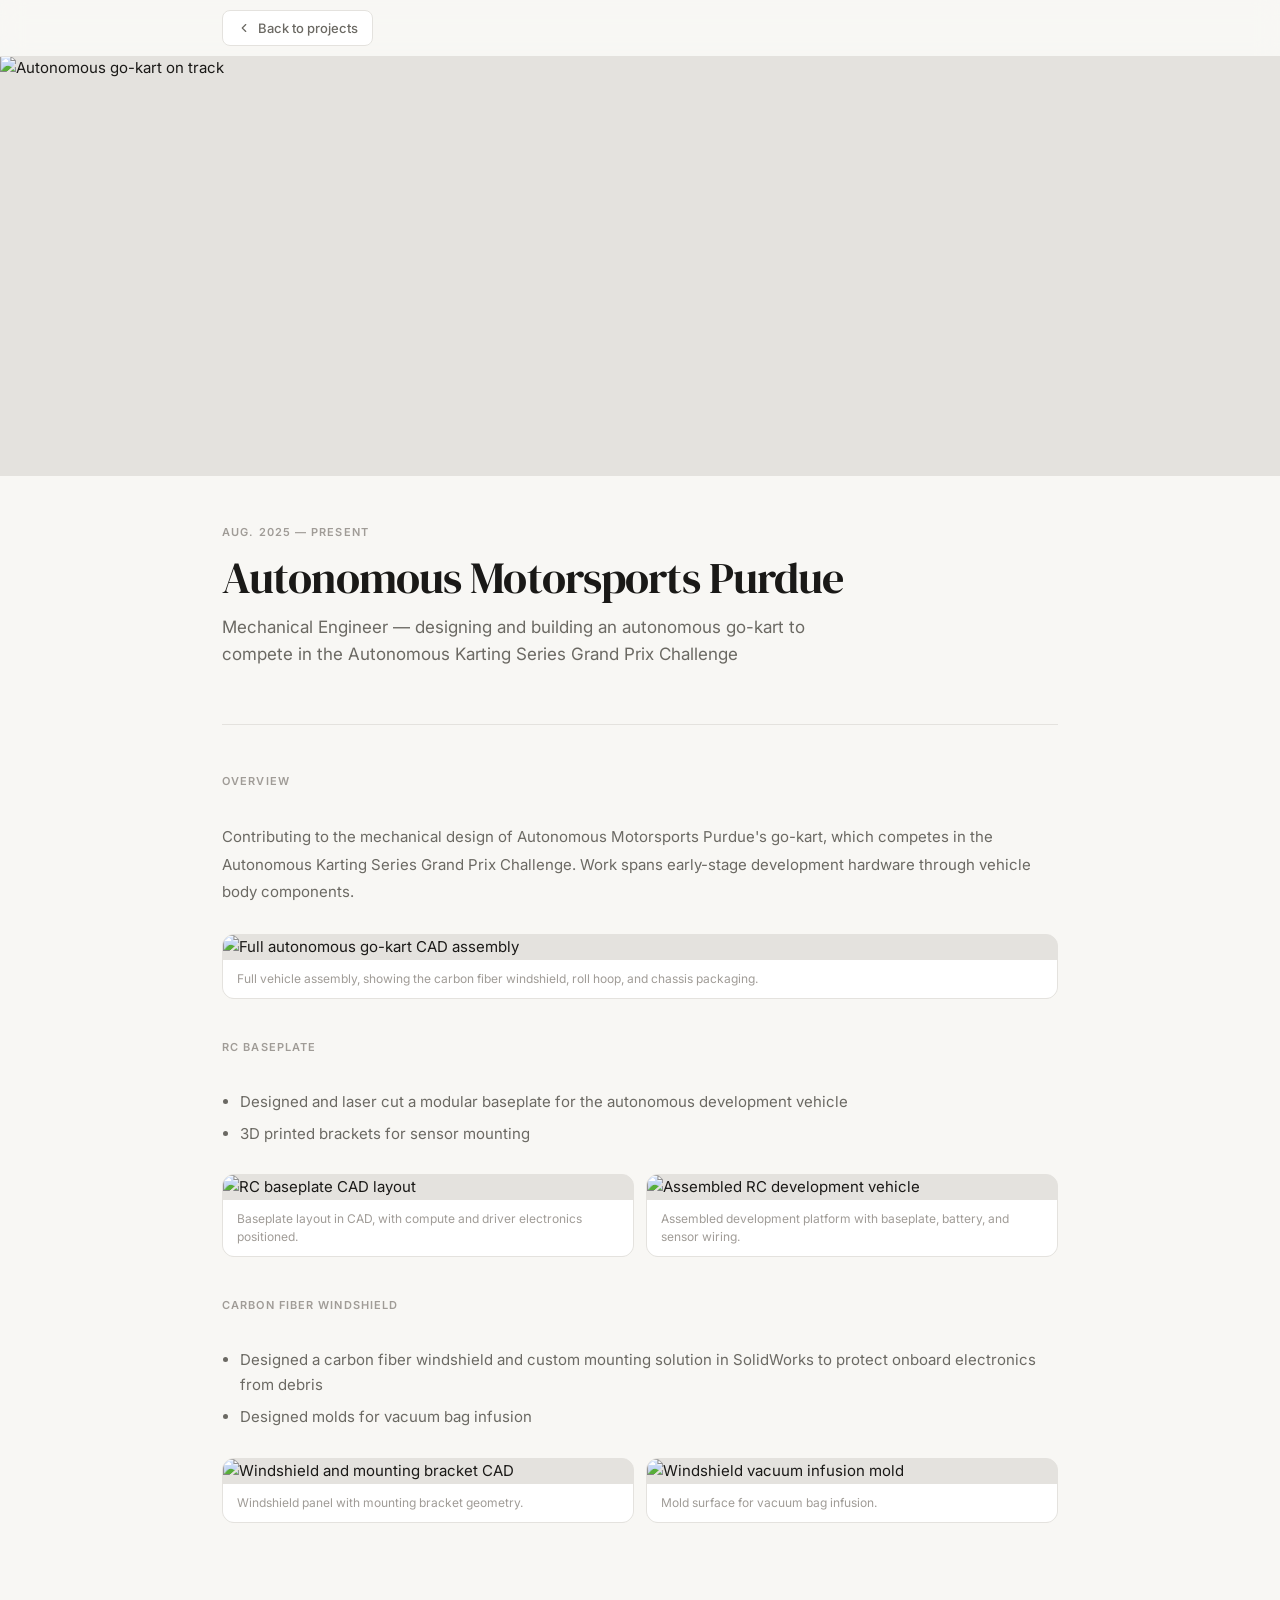
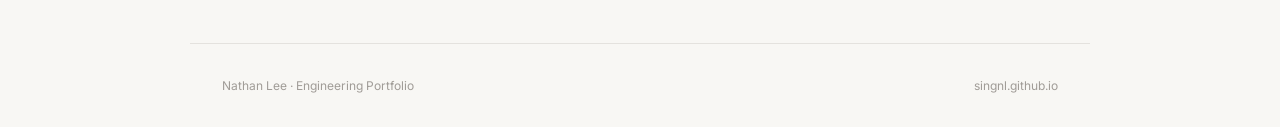
==== projects/amp/index.html @ 259848c1 "update" ====
<!DOCTYPE html>
<html lang="en">
<head>
<meta charset="UTF-8">
<meta name="viewport" content="width=device-width, initial-scale=1.0">
<title>Autonomous Motorsports Purdue — Nathan Lee</title>
<meta name="description" content="Autonomous go-kart development for the Autonomous Karting Series Grand Prix Challenge">
<link rel="preconnect" href="https://fonts.googleapis.com">
<link rel="preconnect" href="https://fonts.gstatic.com" crossorigin>
<link href="https://fonts.googleapis.com/css2?family=Inter:wght@300;400;500;600&family=DM+Serif+Display&display=swap" rel="stylesheet">
 
<!--
  ============================================================
  PROJECT METADATA — this is the only part the homepage reads.
  Edit these fields for each new project. Keep the id
  "project-meta" and type "application/json" exactly as-is.
  ============================================================
-->
<script type="application/json" id="project-meta">
{
  "title": "Autonomous Motorsports Purdue",
  "coverImage": "./cover.jpg",
  "coverImageAlt": "Autonomous go-kart on track",
  "order": 0
}
</script>
 
<link rel="stylesheet" href="../../css/style.css">
 
<style>
  /* ─── This project's specific layout ────────────────────────────────── */
  .project-content {
    display: block !important;
    grid-template-columns: unset !important;
    max-width: 100% !important;
  }
  .project-gallery { display: none !important; }
 
  .portfolio-section { margin-bottom: 2.5rem; }
 
  .project-description ul {
    margin: 0 0 1.25rem 1.1rem;
    padding: 0;
  }
  .project-description li {
    margin-bottom: 0.4rem;
    line-height: 1.7;
  }
 
  .photo-block {
    margin: 1.75rem 0;
    border-radius: var(--radius);
    overflow: hidden;
    border: 1px solid var(--border);
    background: var(--border);
  }
  .photo-block img {
    width: 100%;
    display: block;
    object-fit: cover;
  }
  .photo-caption {
    padding: 10px 14px;
    font-size: 12px;
    color: var(--text-3);
    background: var(--surface);
    line-height: 1.5;
    border-top: 1px solid var(--border);
  }
 
  .photo-row {
    display: grid;
    grid-template-columns: 1fr 1fr;
    gap: 12px;
    margin: 1.75rem 0;
  }
  .photo-row .photo-block { margin: 0; }
 
  @media (max-width: 700px) {
    .photo-row { grid-template-columns: 1fr; }
  }
</style>
</head>
<body>
 
<header>
  <div class="header-inner">
    <a href="/" class="back-btn">
      <svg viewBox="0 0 24 24" fill="none" stroke="currentColor" stroke-width="2"
           stroke-linecap="round" stroke-linejoin="round">
        <polyline points="15 18 9 12 15 6"/>
      </svg>
      Back to projects
    </a>
  </div>
</header>
 
<div class="cover-wrap">
  <img class="cover-img" id="cover-img"
       src="cover.jpg"
       alt="Autonomous go-kart on track">
</div>
 
<main>
  <div class="project-hero">
    <p class="project-year">Aug. 2025 — Present</p>
    <h1 class="project-title">Autonomous Motorsports Purdue</h1>
    <p class="project-subtitle">Mechanical Engineer — designing and building an autonomous go-kart to compete in the Autonomous Karting Series Grand Prix Challenge</p>
  </div>
 
  <div class="project-content">
    <div>
 
      <div class="portfolio-section">
        <p class="section-eyebrow">Overview</p>
        <div class="project-description">
          <p>Contributing to the mechanical design of Autonomous Motorsports Purdue's go-kart, which competes in the Autonomous Karting Series Grand Prix Challenge. Work spans early-stage development hardware through vehicle body components.</p>
        </div>
        <div class="photo-block">
          <img src="kart-assembly.jpg" alt="Full autonomous go-kart CAD assembly">
          <div class="photo-caption">Full vehicle assembly, showing the carbon fiber windshield, roll hoop, and chassis packaging.</div>
        </div>
      </div>
 
      <div class="portfolio-section">
        <p class="section-eyebrow">RC Baseplate</p>
        <div class="project-description">
          <ul>
            <li>Designed and laser cut a modular baseplate for the autonomous development vehicle</li>
            <li>3D printed brackets for sensor mounting</li>
          </ul>
        </div>
        <div class="photo-row">
          <div class="photo-block">
            <img src="rc-baseplate-cad.png" alt="RC baseplate CAD layout">
            <div class="photo-caption">Baseplate layout in CAD, with compute and driver electronics positioned.</div>
          </div>
          <div class="photo-block">
            <img src="rc-baseplate-photo.jpg" alt="Assembled RC development vehicle">
            <div class="photo-caption">Assembled development platform with baseplate, battery, and sensor wiring.</div>
          </div>
        </div>
      </div>
 
      <div class="portfolio-section">
        <p class="section-eyebrow">Carbon Fiber Windshield</p>
        <div class="project-description">
          <ul>
            <li>Designed a carbon fiber windshield and custom mounting solution in SolidWorks to protect onboard electronics from debris</li>
            <li>Designed molds for vacuum bag infusion</li>
          </ul>
        </div>
        <div class="photo-row">
          <div class="photo-block">
            <img src="windshield-mount.jpg" alt="Windshield and mounting bracket CAD">
            <div class="photo-caption">Windshield panel with mounting bracket geometry.</div>
          </div>
          <div class="photo-block">
            <img src="windshield-mold.jpg" alt="Windshield vacuum infusion mold">
            <div class="photo-caption">Mold surface for vacuum bag infusion.</div>
          </div>
        </div>
      </div>
 
    </div>
  </div>
</main>
 
<footer>
  <p>Nathan Lee · Engineering Portfolio</p>
  <p>singnl.github.io</p>
</footer>
 
<script>
  // Keep the header cover image in sync with the project-meta block above,
  // so this page and the homepage card always show the same image.
  (function syncCoverFromMeta() {
    try {
      const meta = JSON.parse(document.getElementById('project-meta').textContent);
      const coverImg = document.getElementById('cover-img');
      if (meta.coverImage) coverImg.src = meta.coverImage;
      if (meta.coverImageAlt) coverImg.alt = meta.coverImageAlt;
    } catch (e) {
      // If project-meta is missing or malformed, leave the hardcoded src/alt as-is.
    }
  })();
</script>
 
</body>
</html>
---- css/style.css ----
/* ─── Reset ──────────────────────────────────────────────────────────────── */
*, *::before, *::after { box-sizing: border-box; margin: 0; padding: 0; }

/* ─── Tokens ─────────────────────────────────────────────────────────────── */
:root {
  --bg:           #f8f7f4;
  --surface:      #ffffff;
  --text:         #1a1917;
  --text-2:       #6b6963;
  --text-3:       #a09c97;
  --border:       #e4e2de;
  --accent:       #2563eb;
  --accent-light: #eff4ff;
  --radius:       12px;
}

/* ─── Base ───────────────────────────────────────────────────────────────── */
html { scroll-behavior: smooth; }

body {
  font-family: 'Inter', sans-serif;
  background: var(--bg);
  color: var(--text);
  font-size: 15px;
  line-height: 1.6;
  -webkit-font-smoothing: antialiased;
}

/* ─── Header ─────────────────────────────────────────────────────────────── */
header {
  position: fixed;
  top: 0; left: 0; right: 0;
  z-index: 100;
  background: rgba(248, 247, 244, 0.88);
  backdrop-filter: blur(12px);
  -webkit-backdrop-filter: blur(12px);
  border-bottom: 1px solid var(--border);
}

.header-inner {
  max-width: 900px;
  margin: 0 auto;
  padding: 0 2rem;
  height: 56px;
  display: flex;
  align-items: center;
  justify-content: space-between;
}

.header-logo {
  font-family: 'DM Serif Display', serif;
  font-size: 18px;
  color: var(--text);
  text-decoration: none;
}

/* ─── Layout ─────────────────────────────────────────────────────────────── */
main { max-width: 900px; margin: 0 auto; padding: 0 2rem; }

/* ─── Shared components ──────────────────────────────────────────────────── */
.divider { height: 1px; background: var(--border); }

section { padding: 64px 0; }

.section-eyebrow {
  font-size: 11px;
  font-weight: 600;
  letter-spacing: 0.1em;
  text-transform: uppercase;
  color: var(--text-3);
  margin-bottom: 2rem;
}

.chip {
  font-size: 11px;
  font-weight: 500;
  padding: 3px 9px;
  border-radius: 100px;
  background: var(--accent-light);
  color: var(--accent);
}

footer {
  border-top: 1px solid var(--border);
  padding: 2rem;
  max-width: 900px;
  margin: 0 auto;
  display: flex;
  justify-content: space-between;
  align-items: center;
}

footer p { font-size: 12px; color: var(--text-3); }

/* ─── Buttons ────────────────────────────────────────────────────────────── */
.btn {
  display: inline-flex;
  align-items: center;
  gap: 7px;
  font-size: 13px;
  font-weight: 500;
  padding: 9px 18px;
  border-radius: 9px;
  text-decoration: none;
  transition: all 0.15s;
  cursor: pointer;
  border: none;
  font-family: 'Inter', sans-serif;
}

.btn-dark { background: var(--text); color: var(--surface); }
.btn-dark:hover { opacity: 0.84; }

.back-btn {
  display: inline-flex;
  align-items: center;
  gap: 7px;
  font-size: 13px;
  font-weight: 500;
  color: var(--text-2);
  text-decoration: none;
  padding: 7px 14px;
  border: 1px solid var(--border);
  border-radius: 8px;
  background: var(--surface);
  transition: all 0.15s;
}

.back-btn:hover { color: var(--text); border-color: #bbb; }
.back-btn svg { width: 14px; height: 14px; flex-shrink: 0; }

/* ─── Homepage: Hero ─────────────────────────────────────────────────────── */
.hero { padding: 110px 0 80px; }

.hero h1 {
  font-family: 'DM Serif Display', serif;
  font-size: 54px;
  font-weight: 400;
  line-height: 1.08;
  letter-spacing: -0.02em;
  color: var(--text);
  margin-bottom: 1.25rem;
}

.hero-desc {
  font-size: 16px;
  color: var(--text-2);
  line-height: 1.75;
  max-width: 520px;
  margin-bottom: 2rem;
}

.hero-actions { display: flex; gap: 10px; flex-wrap: wrap; }

/* ─── Homepage: About ────────────────────────────────────────────────────── */
.about-grid {
  display: grid;
  grid-template-columns: 1fr 1fr;
  gap: 3rem;
  align-items: start;
}

.about-grid h2 {
  font-family: 'DM Serif Display', serif;
  font-size: 32px;
  font-weight: 400;
  line-height: 1.2;
  margin-bottom: 1rem;
}

.about-grid p {
  font-size: 15px;
  color: var(--text-2);
  line-height: 1.75;
  margin-bottom: 1rem;
}

.headshot-wrap {
  position: relative;
  width: 100%;
  aspect-ratio: 3 / 4;
  border-radius: 16px;
  overflow: hidden;
  background: var(--border);
}

.headshot {
  width: 100%;
  height: 100%;
  object-fit: cover;
  display: block;
  border-radius: 16px;
}

.headshot-placeholder {
  display: none;
  width: 100%;
  height: 100%;
  background: #e8e5e0;
  align-items: center;
  justify-content: center;
  font-family: 'DM Serif Display', serif;
  font-size: 48px;
  color: var(--text-3);
  border-radius: 16px;
}

.social-links { display: flex; gap: 10px; margin-top: 0.5rem; }

.social-link {
  display: flex;
  align-items: center;
  gap: 6px;
  font-size: 12px;
  font-weight: 500;
  color: var(--text-2);
  text-decoration: none;
  padding: 6px 12px;
  border: 1px solid var(--border);
  border-radius: 8px;
  background: var(--surface);
  transition: all 0.15s;
}

.social-link:hover { color: var(--text); border-color: #bbb; }
.social-link svg { width: 14px; height: 14px; flex-shrink: 0; }

/* ─── Homepage: Projects grid ────────────────────────────────────────────── */
.projects-grid {
  display: grid;
  grid-template-columns: repeat(2, 1fr);
  gap: 16px;
}

.project-card {
  border-radius: var(--radius);
  overflow: hidden;
  border: 1px solid var(--border);
  text-decoration: none;
  color: inherit;
  cursor: pointer;
  display: flex;
  flex-direction: column;
  transition: box-shadow 0.18s, transform 0.18s, border-color 0.18s;
}

.project-card:hover {
  box-shadow: 0 8px 28px rgba(0,0,0,0.1);
  transform: translateY(-3px);
  border-color: #ccc;
}

.project-card:active {
  transform: translateY(-1px);
  box-shadow: 0 2px 10px rgba(0,0,0,0.06);
}

.project-img {
  width: 100%;
  height: 180px;
  object-fit: cover;
  display: block;
  background: var(--border);
}

.project-body {
  padding: 1.25rem;
  background: var(--surface);
  display: flex;
  flex-direction: column;
  gap: 8px;
  flex: 1;
}

.project-card h3 {
  font-size: 15px;
  font-weight: 600;
  color: var(--text);
  line-height: 1.35;
}

.project-card p {
  font-size: 13px;
  color: var(--text-2);
  line-height: 1.6;
  flex: 1;
}

.project-chips { display: flex; flex-wrap: wrap; gap: 5px; }

.project-arrow {
  margin-top: 4px;
  font-size: 13px;
  color: var(--text-3);
  display: flex;
  align-items: center;
  gap: 4px;
  transition: color 0.15s, gap 0.15s;
}

.project-card:hover .project-arrow { color: var(--accent); gap: 7px; }

.projects-loading {
  grid-column: 1 / -1;
  padding: 3rem;
  text-align: center;
  color: var(--text-3);
  font-size: 14px;
}

.projects-error {
  grid-column: 1 / -1;
  padding: 1.5rem;
  background: #fff5f5;
  border: 1px solid #fecaca;
  border-radius: var(--radius);
  color: #dc2626;
  font-size: 13px;
}

/* ─── Project page: Cover ────────────────────────────────────────────────── */
.cover-wrap {
  margin-top: 56px;
  width: 100%;
  height: 420px;
  overflow: hidden;
  background: var(--border);
}

.cover-img {
  width: 100%;
  height: 100%;
  object-fit: cover;
  display: block;
}

/* ─── Project page: Hero ─────────────────────────────────────────────────── */
.project-hero {
  padding: 48px 0 32px;
  border-bottom: 1px solid var(--border);
}

.project-year {
  font-size: 11px;
  font-weight: 600;
  letter-spacing: 0.1em;
  text-transform: uppercase;
  color: var(--text-3);
  margin-bottom: 0.75rem;
}

.project-title {
  font-family: 'DM Serif Display', serif;
  font-size: 44px;
  font-weight: 400;
  line-height: 1.1;
  letter-spacing: -0.02em;
  margin-bottom: 0.75rem;
}

.project-subtitle {
  font-size: 17px;
  color: var(--text-2);
  line-height: 1.6;
  max-width: 600px;
  margin-bottom: 1.5rem;
}

.project-hero .project-chips { display: flex; flex-wrap: wrap; gap: 6px; }
.project-hero .chip { padding: 4px 10px; }

/* ─── Project page: Content layout ──────────────────────────────────────── */
.project-content {
  display: grid;
  grid-template-columns: 1fr 280px;
  gap: 4rem;
  padding: 48px 0 80px;
  align-items: start;
}

.project-description {
  font-size: 15px;
  color: var(--text-2);
  line-height: 1.85;
}

.project-description p { margin-bottom: 1.25rem; }
.project-description p:last-child { margin-bottom: 0; }

/* ─── Project page: Gallery ──────────────────────────────────────────────── */
.project-gallery { display: flex; flex-direction: column; gap: 16px; }

.gallery-item {
  border-radius: var(--radius);
  overflow: hidden;
  border: 1px solid var(--border);
  background: var(--border);
}

.gallery-img {
  width: 100%;
  display: block;
  object-fit: cover;
  aspect-ratio: 4 / 3;
  transition: transform 0.3s ease;
  cursor: zoom-in;
}

.gallery-img:hover { transform: scale(1.02); }

.gallery-caption {
  padding: 10px 14px;
  font-size: 12px;
  color: var(--text-3);
  background: var(--surface);
  line-height: 1.5;
  border-top: 1px solid var(--border);
}

/* ─── Lightbox ───────────────────────────────────────────────────────────── */
.lightbox {
  display: none;
  position: fixed;
  inset: 0;
  background: rgba(0,0,0,0.88);
  z-index: 200;
  align-items: center;
  justify-content: center;
  padding: 2rem;
  cursor: zoom-out;
}

.lightbox.open { display: flex; }

.lightbox img {
  max-width: 100%;
  max-height: 90vh;
  object-fit: contain;
  border-radius: 8px;
  box-shadow: 0 24px 80px rgba(0,0,0,0.6);
}

.lightbox-close {
  position: fixed;
  top: 1.5rem;
  right: 1.5rem;
  width: 36px;
  height: 36px;
  border-radius: 50%;
  background: rgba(255,255,255,0.15);
  border: none;
  cursor: pointer;
  display: flex;
  align-items: center;
  justify-content: center;
  color: white;
  font-size: 18px;
  transition: background 0.15s;
}

.lightbox-close:hover { background: rgba(255,255,255,0.25); }


/* ─── State messages ─────────────────────────────────────────────────────── */
.state-wrap {
  padding: 120px 0;
  text-align: center;
  color: var(--text-3);
}

.state-wrap h2 {
  font-family: 'DM Serif Display', serif;
  font-size: 28px;
  font-weight: 400;
  color: var(--text);
  margin-bottom: 0.5rem;
}

/* ─── Responsive ─────────────────────────────────────────────────────────── */
@media (max-width: 700px) {
  .cover-wrap { height: 240px; }
  .project-title { font-size: 32px; }
  .project-content { grid-template-columns: 1fr; gap: 2.5rem; }
  .project-gallery { order: -1; }
}

@media (max-width: 680px) {
  .hero { padding: 96px 0 60px; }
  .hero h1 { font-size: 38px; }
  .about-grid { grid-template-columns: 1fr; }
  .projects-grid { grid-template-columns: 1fr; }
}

@media (max-width: 480px) {
  main { padding: 0 1.25rem; }
}

/* ─── About: Timeline ────────────────────────────────────────────────────── */
.tl-wrap { margin-top: 1.75rem; }

.tl-item {
  display: flex;
  gap: 14px;
  padding-bottom: 1.5rem;
  position: relative;
}
.tl-item:last-child { padding-bottom: 0; }

.tl-spine {
  display: flex;
  flex-direction: column;
  align-items: center;
  flex-shrink: 0;
  width: 20px;
}

.tl-dot {
  width: 8px;
  height: 8px;
  border-radius: 50%;
  background: var(--text);
  flex-shrink: 0;
  margin-top: 5px;
}
.tl-dot--current { background: var(--accent); }

.tl-line {
  width: 1px;
  background: var(--border);
  flex: 1;
  margin-top: 6px;
}
.tl-item:last-child .tl-line { display: none; }

.tl-label {
  font-size: 11px;
  font-weight: 600;
  letter-spacing: 0.08em;
  text-transform: uppercase;
  color: var(--text-3);
  margin-bottom: 2px;
}

.tl-role {
  font-size: 14px;
  font-weight: 500;
  color: var(--text);
  line-height: 1.4;
}

.tl-org {
  font-size: 13px;
  color: var(--text-2);
  margin-top: 1px;
}

.tl-badge {
  display: inline-block;
  margin-top: 6px;
  font-size: 11px;
  font-weight: 500;
  padding: 2px 8px;
  border-radius: 100px;
  background: var(--accent-light);
  color: var(--accent);
}
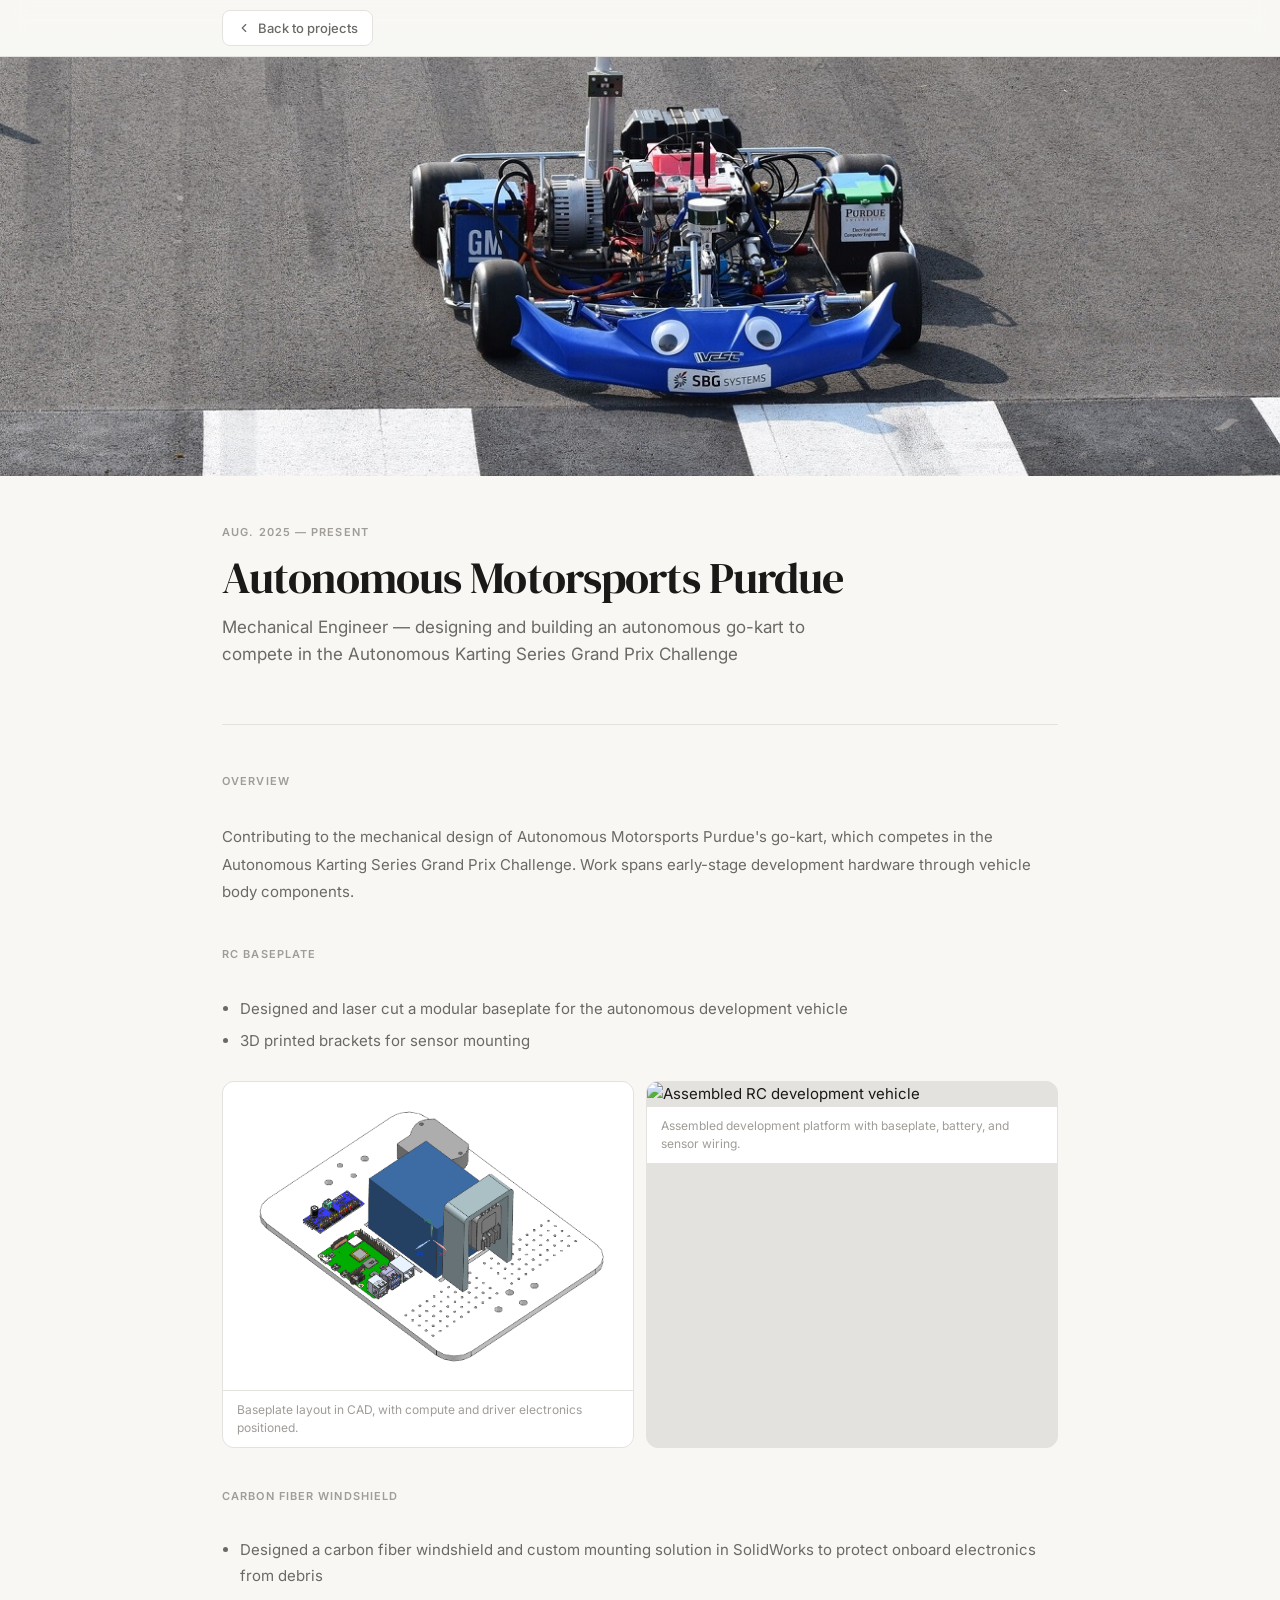
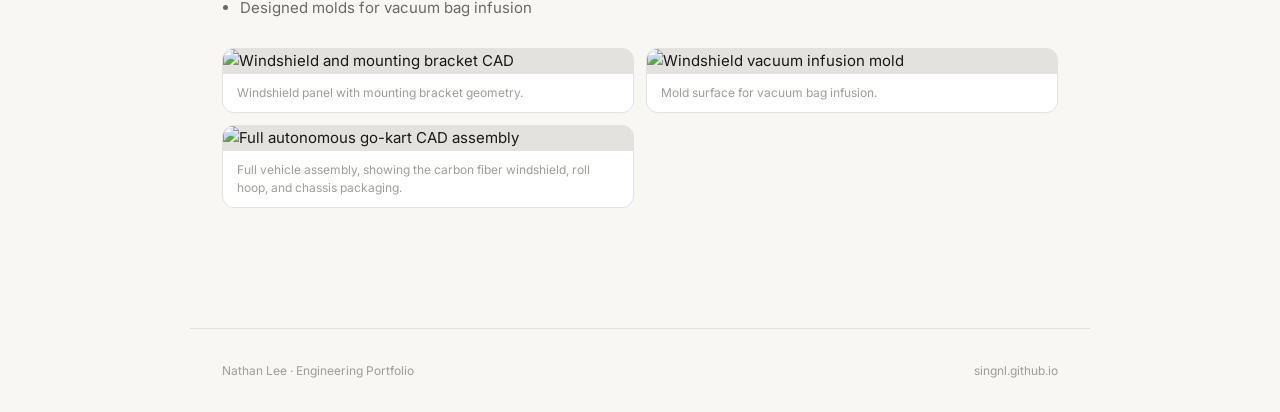
==== commit a59073b2: "Update index.html" ====
--- a/projects/amp/index.html
+++ b/projects/amp/index.html
@@ -8,7 +8,7 @@
 <link rel="preconnect" href="https://fonts.googleapis.com">
 <link rel="preconnect" href="https://fonts.gstatic.com" crossorigin>
 <link href="https://fonts.googleapis.com/css2?family=Inter:wght@300;400;500;600&family=DM+Serif+Display&display=swap" rel="stylesheet">
- 
+
 <!--
   ============================================================
   PROJECT METADATA — this is the only part the homepage reads.
@@ -19,14 +19,14 @@
 <script type="application/json" id="project-meta">
 {
   "title": "Autonomous Motorsports Purdue",
-  "coverImage": "./cover.jpg",
+  "coverImage": "./img/cover.jpg",
   "coverImageAlt": "Autonomous go-kart on track",
   "order": 0
 }
 </script>
- 
+
 <link rel="stylesheet" href="../../css/style.css">
- 
+
 <style>
   /* ─── This project's specific layout ────────────────────────────────── */
   .project-content {
@@ -35,9 +35,9 @@
     max-width: 100% !important;
   }
   .project-gallery { display: none !important; }
- 
+
   .portfolio-section { margin-bottom: 2.5rem; }
- 
+
   .project-description ul {
     margin: 0 0 1.25rem 1.1rem;
     padding: 0;
@@ -46,7 +46,7 @@
     margin-bottom: 0.4rem;
     line-height: 1.7;
   }
- 
+
   .photo-block {
     margin: 1.75rem 0;
     border-radius: var(--radius);
@@ -67,7 +67,7 @@
     line-height: 1.5;
     border-top: 1px solid var(--border);
   }
- 
+
   .photo-row {
     display: grid;
     grid-template-columns: 1fr 1fr;
@@ -75,14 +75,14 @@
     margin: 1.75rem 0;
   }
   .photo-row .photo-block { margin: 0; }
- 
+
   @media (max-width: 700px) {
     .photo-row { grid-template-columns: 1fr; }
   }
 </style>
 </head>
 <body>
- 
+
 <header>
   <div class="header-inner">
     <a href="/" class="back-btn">
@@ -94,34 +94,30 @@
     </a>
   </div>
 </header>
- 
+
 <div class="cover-wrap">
   <img class="cover-img" id="cover-img"
-       src="cover.jpg"
+       src="img/cover.jpg"
        alt="Autonomous go-kart on track">
 </div>
- 
+
 <main>
   <div class="project-hero">
     <p class="project-year">Aug. 2025 — Present</p>
     <h1 class="project-title">Autonomous Motorsports Purdue</h1>
     <p class="project-subtitle">Mechanical Engineer — designing and building an autonomous go-kart to compete in the Autonomous Karting Series Grand Prix Challenge</p>
   </div>
- 
+
   <div class="project-content">
     <div>
- 
+
       <div class="portfolio-section">
         <p class="section-eyebrow">Overview</p>
         <div class="project-description">
           <p>Contributing to the mechanical design of Autonomous Motorsports Purdue's go-kart, which competes in the Autonomous Karting Series Grand Prix Challenge. Work spans early-stage development hardware through vehicle body components.</p>
         </div>
-        <div class="photo-block">
-          <img src="kart-assembly.jpg" alt="Full autonomous go-kart CAD assembly">
-          <div class="photo-caption">Full vehicle assembly, showing the carbon fiber windshield, roll hoop, and chassis packaging.</div>
-        </div>
       </div>
- 
+
       <div class="portfolio-section">
         <p class="section-eyebrow">RC Baseplate</p>
         <div class="project-description">
@@ -132,16 +128,16 @@
         </div>
         <div class="photo-row">
           <div class="photo-block">
-            <img src="rc-baseplate-cad.png" alt="RC baseplate CAD layout">
+            <img src="img/baseplateassembly.png" alt="RC baseplate CAD layout">
             <div class="photo-caption">Baseplate layout in CAD, with compute and driver electronics positioned.</div>
           </div>
           <div class="photo-block">
-            <img src="rc-baseplate-photo.jpg" alt="Assembled RC development vehicle">
+            <img src="img/rc-baseplate-photo.jpg" alt="Assembled RC development vehicle">
             <div class="photo-caption">Assembled development platform with baseplate, battery, and sensor wiring.</div>
           </div>
         </div>
       </div>
- 
+
       <div class="portfolio-section">
         <p class="section-eyebrow">Carbon Fiber Windshield</p>
         <div class="project-description">
@@ -152,25 +148,29 @@
         </div>
         <div class="photo-row">
           <div class="photo-block">
-            <img src="windshield-mount.jpg" alt="Windshield and mounting bracket CAD">
+            <img src="img/windshield-mount.jpg" alt="Windshield and mounting bracket CAD">
             <div class="photo-caption">Windshield panel with mounting bracket geometry.</div>
           </div>
           <div class="photo-block">
-            <img src="windshield-mold.jpg" alt="Windshield vacuum infusion mold">
+            <img src="img/windshield-mold.jpg" alt="Windshield vacuum infusion mold">
             <div class="photo-caption">Mold surface for vacuum bag infusion.</div>
           </div>
+       <div class="photo-block">
+          <img src="img/kart-assembly.jpg" alt="Full autonomous go-kart CAD assembly">
+          <div class="photo-caption">Full vehicle assembly, showing the carbon fiber windshield, roll hoop, and chassis packaging.</div>
+        </div>
         </div>
       </div>
- 
+
     </div>
   </div>
 </main>
- 
+
 <footer>
   <p>Nathan Lee · Engineering Portfolio</p>
   <p>singnl.github.io</p>
 </footer>
- 
+
 <script>
   // Keep the header cover image in sync with the project-meta block above,
   // so this page and the homepage card always show the same image.
@@ -185,6 +185,6 @@
     }
   })();
 </script>
- 
+
 </body>
-</html>+</html>
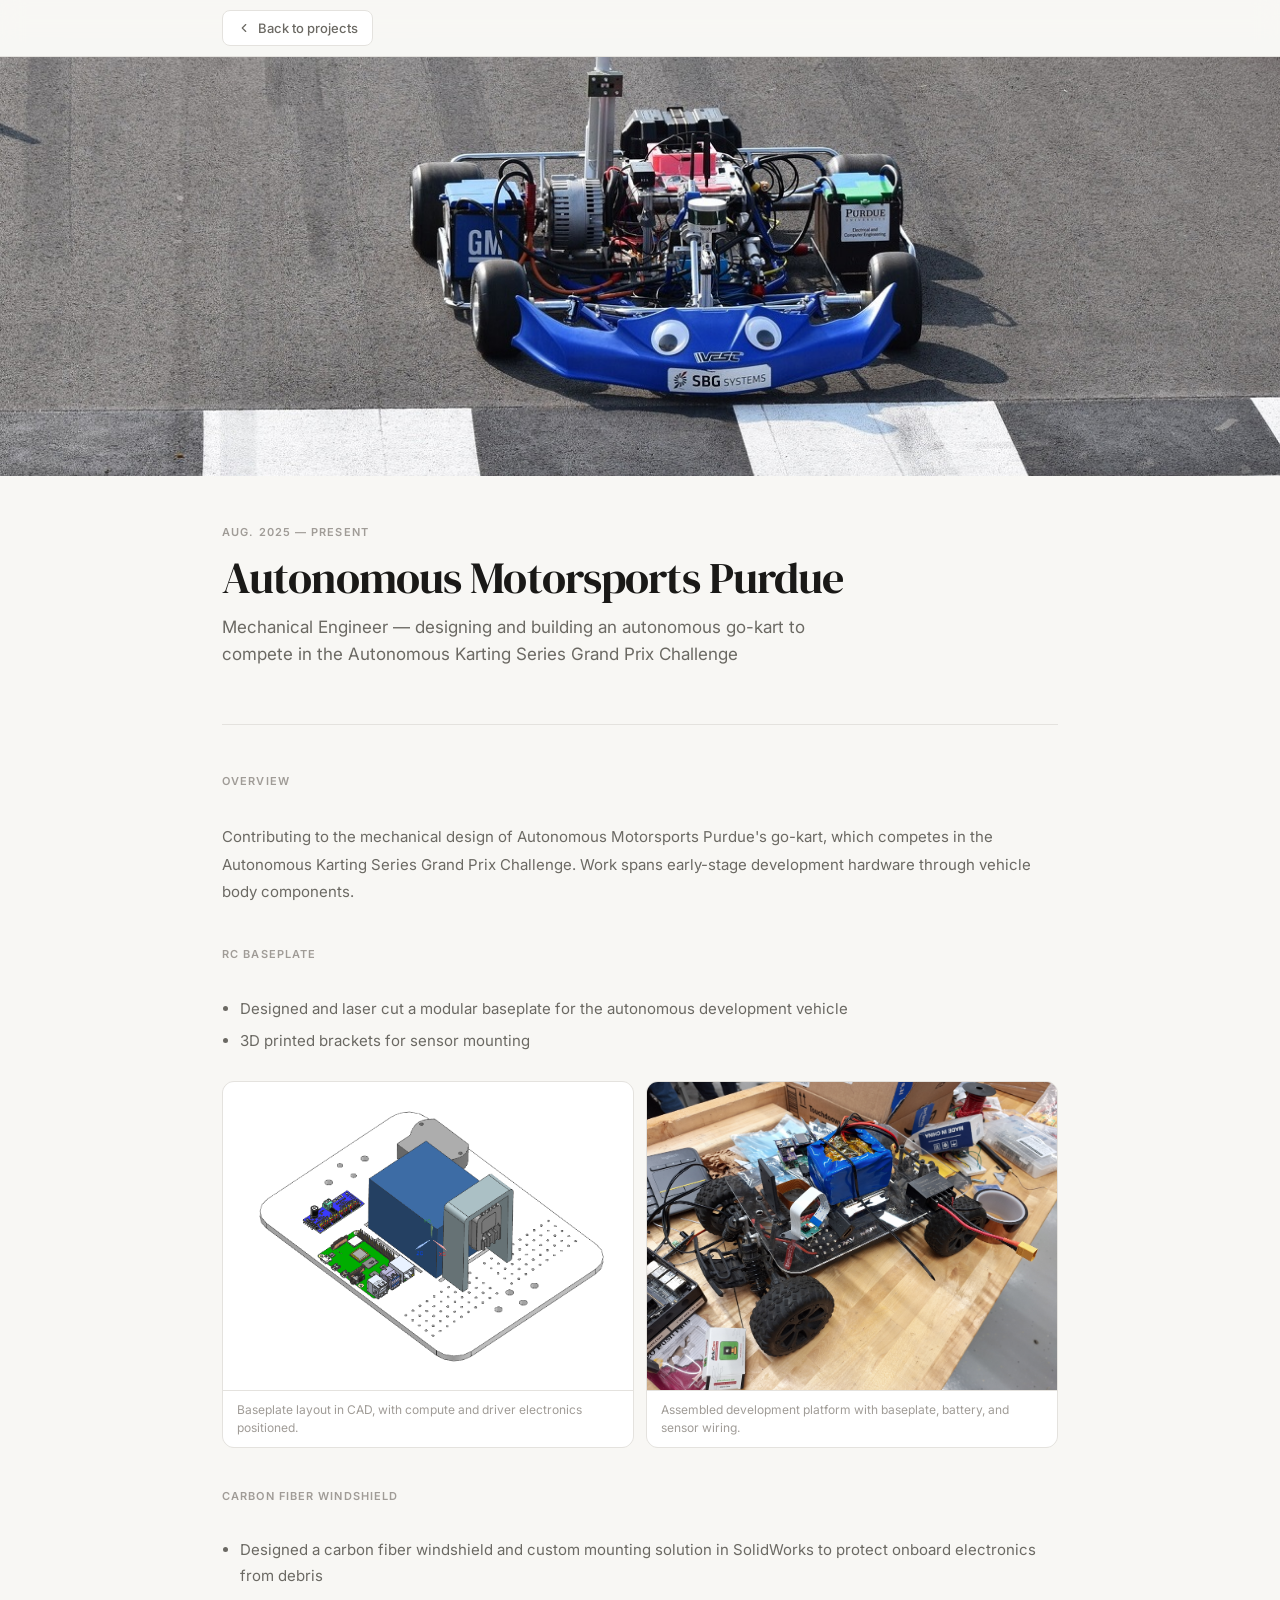
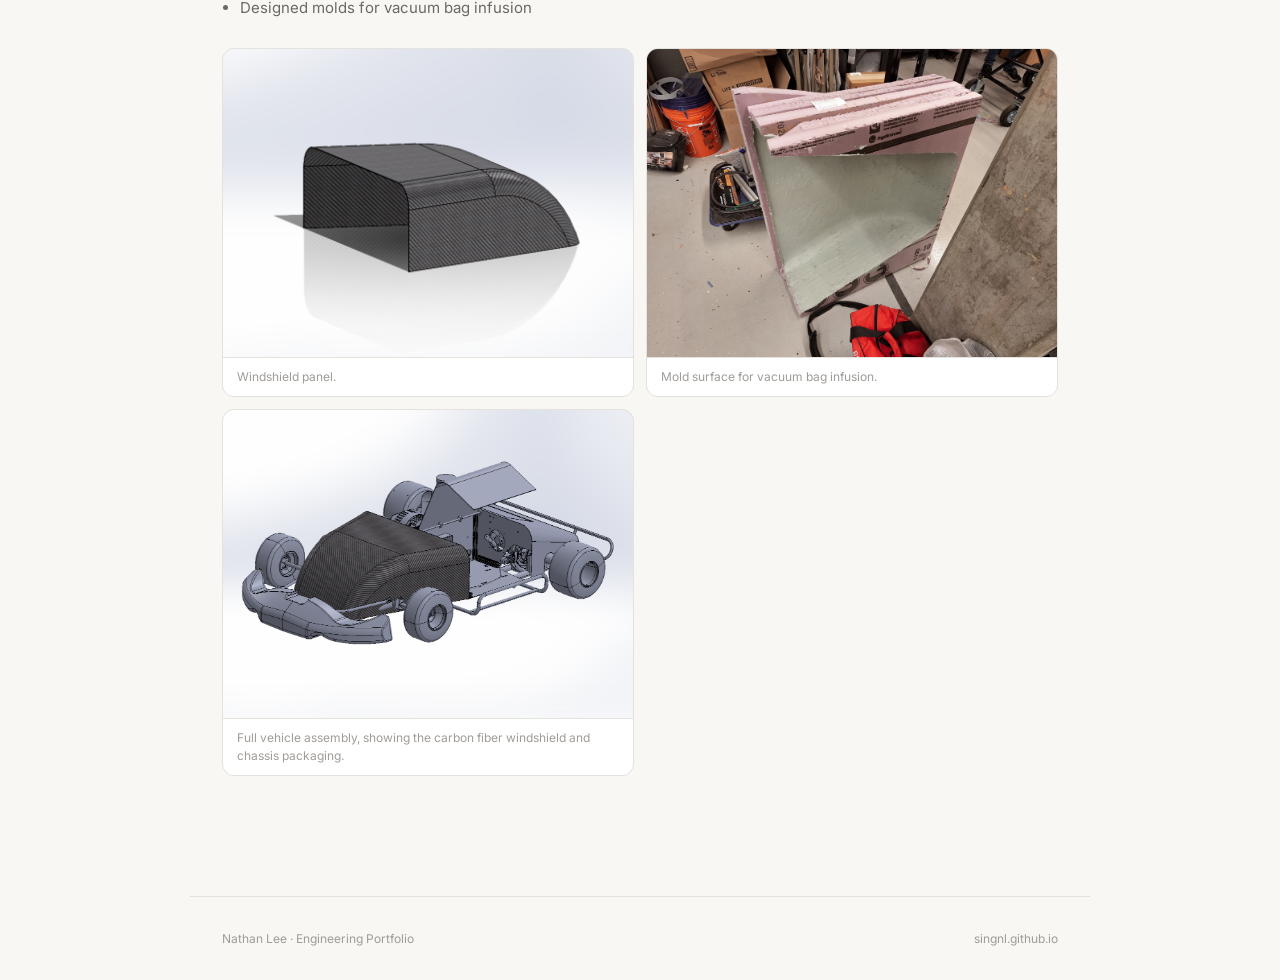
==== commit 1d8d7dd8: "Update index.html" ====
--- a/projects/amp/index.html
+++ b/projects/amp/index.html
@@ -132,7 +132,7 @@
             <div class="photo-caption">Baseplate layout in CAD, with compute and driver electronics positioned.</div>
           </div>
           <div class="photo-block">
-            <img src="img/rc-baseplate-photo.jpg" alt="Assembled RC development vehicle">
+            <img src="img/baseplate.jpg" alt="Assembled RC development vehicle">
             <div class="photo-caption">Assembled development platform with baseplate, battery, and sensor wiring.</div>
           </div>
         </div>
@@ -148,16 +148,16 @@
         </div>
         <div class="photo-row">
           <div class="photo-block">
-            <img src="img/windshield-mount.jpg" alt="Windshield and mounting bracket CAD">
-            <div class="photo-caption">Windshield panel with mounting bracket geometry.</div>
+            <img src="img/carbon.png" alt="Carbon fiber windshield CAD">
+            <div class="photo-caption">Windshield panel.</div>
           </div>
           <div class="photo-block">
-            <img src="img/windshield-mold.jpg" alt="Windshield vacuum infusion mold">
+            <img src="img/mold.jpg" alt="Windshield vacuum infusion mold">
             <div class="photo-caption">Mold surface for vacuum bag infusion.</div>
           </div>
        <div class="photo-block">
-          <img src="img/kart-assembly.jpg" alt="Full autonomous go-kart CAD assembly">
-          <div class="photo-caption">Full vehicle assembly, showing the carbon fiber windshield, roll hoop, and chassis packaging.</div>
+          <img src="img/carbonassembly.png" alt="Full autonomous go-kart CAD assembly">
+          <div class="photo-caption">Full vehicle assembly, showing the carbon fiber windshield and chassis packaging.</div>
         </div>
         </div>
       </div>
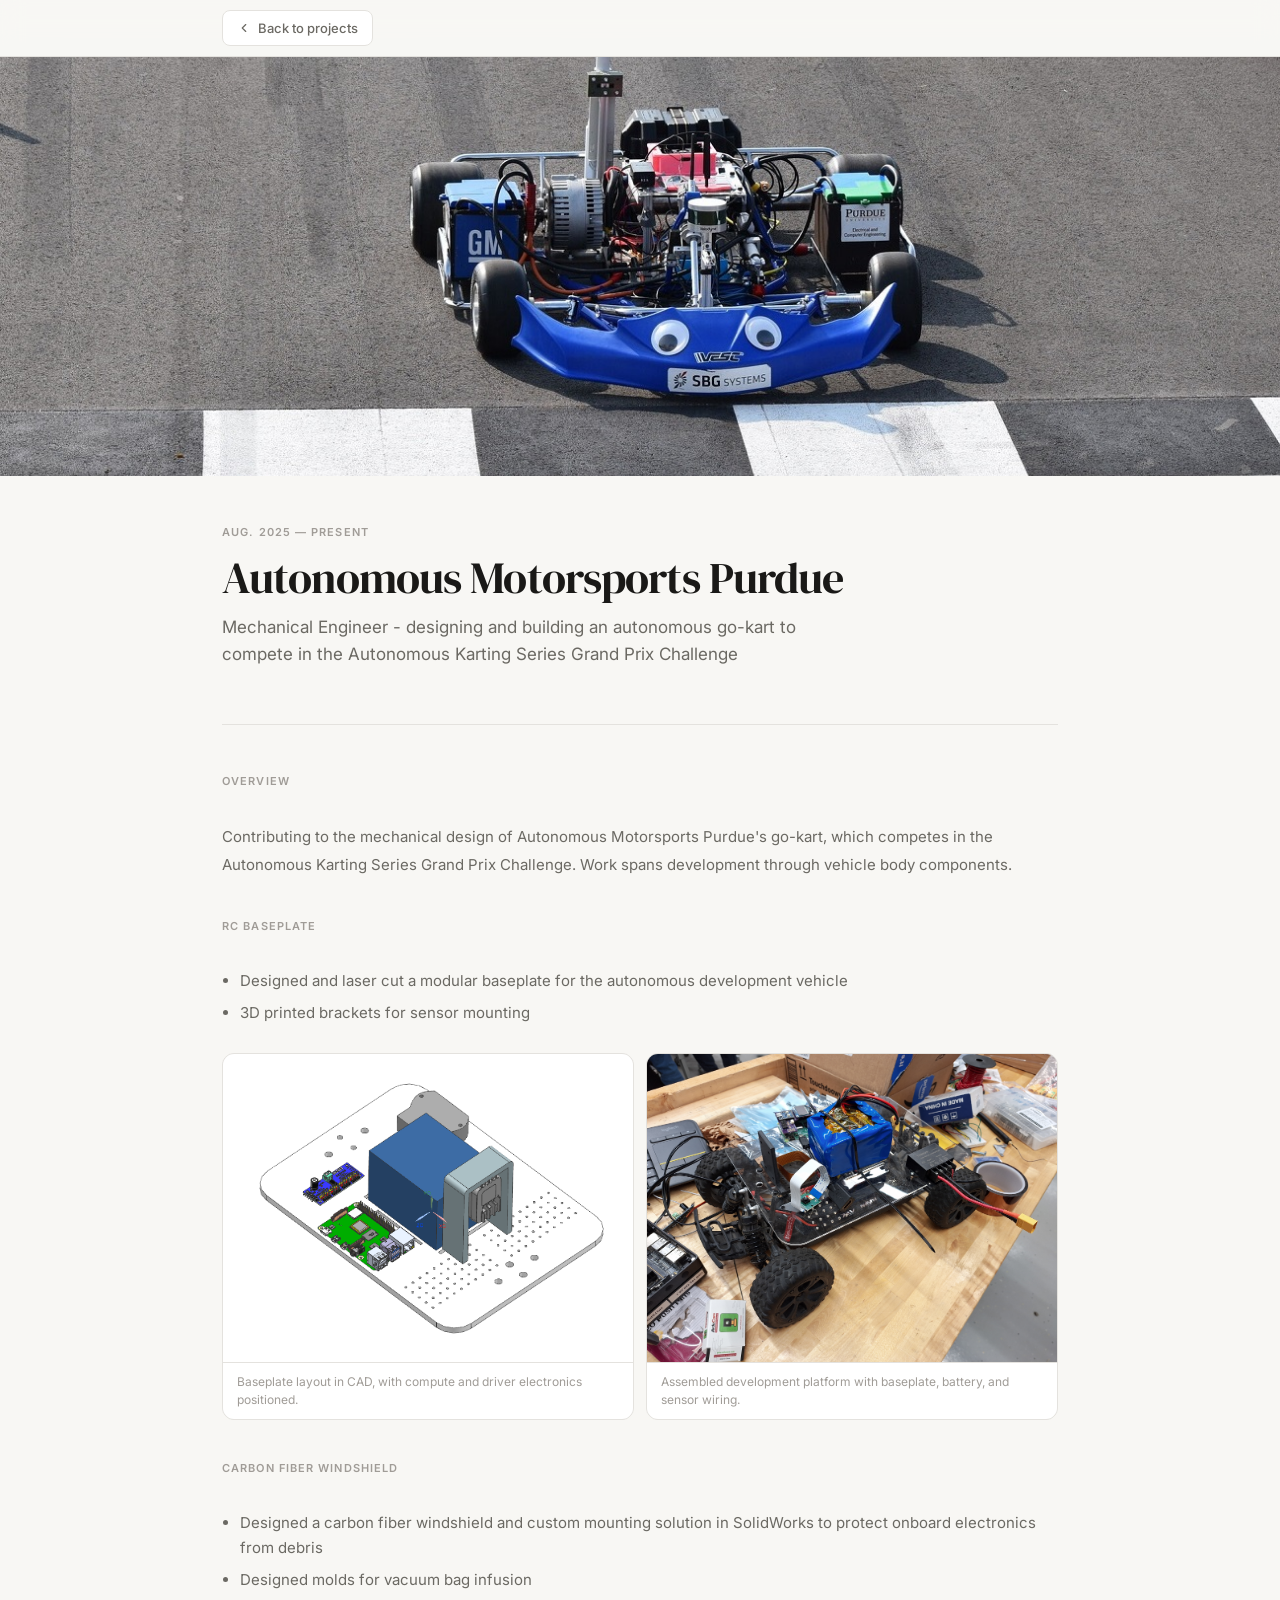
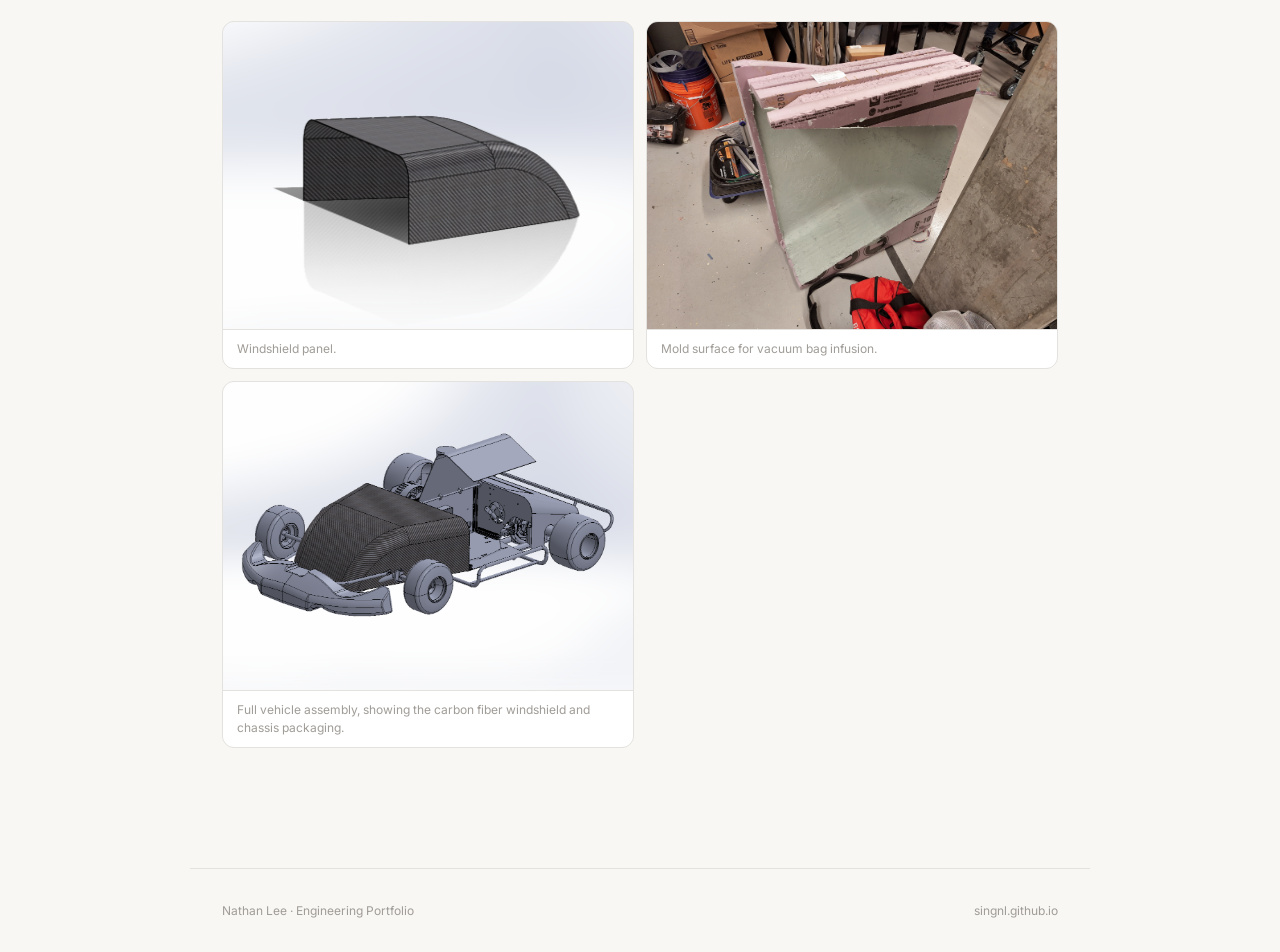
==== commit bd62c988: "Update index.html" ====
--- a/projects/amp/index.html
+++ b/projects/amp/index.html
@@ -105,7 +105,7 @@
   <div class="project-hero">
     <p class="project-year">Aug. 2025 — Present</p>
     <h1 class="project-title">Autonomous Motorsports Purdue</h1>
-    <p class="project-subtitle">Mechanical Engineer — designing and building an autonomous go-kart to compete in the Autonomous Karting Series Grand Prix Challenge</p>
+    <p class="project-subtitle">Mechanical Engineer - designing and building an autonomous go-kart to compete in the Autonomous Karting Series Grand Prix Challenge</p>
   </div>
 
   <div class="project-content">
@@ -114,7 +114,7 @@
       <div class="portfolio-section">
         <p class="section-eyebrow">Overview</p>
         <div class="project-description">
-          <p>Contributing to the mechanical design of Autonomous Motorsports Purdue's go-kart, which competes in the Autonomous Karting Series Grand Prix Challenge. Work spans early-stage development hardware through vehicle body components.</p>
+          <p>Contributing to the mechanical design of Autonomous Motorsports Purdue's go-kart, which competes in the Autonomous Karting Series Grand Prix Challenge. Work spans development through vehicle body components.</p>
         </div>
       </div>
 
